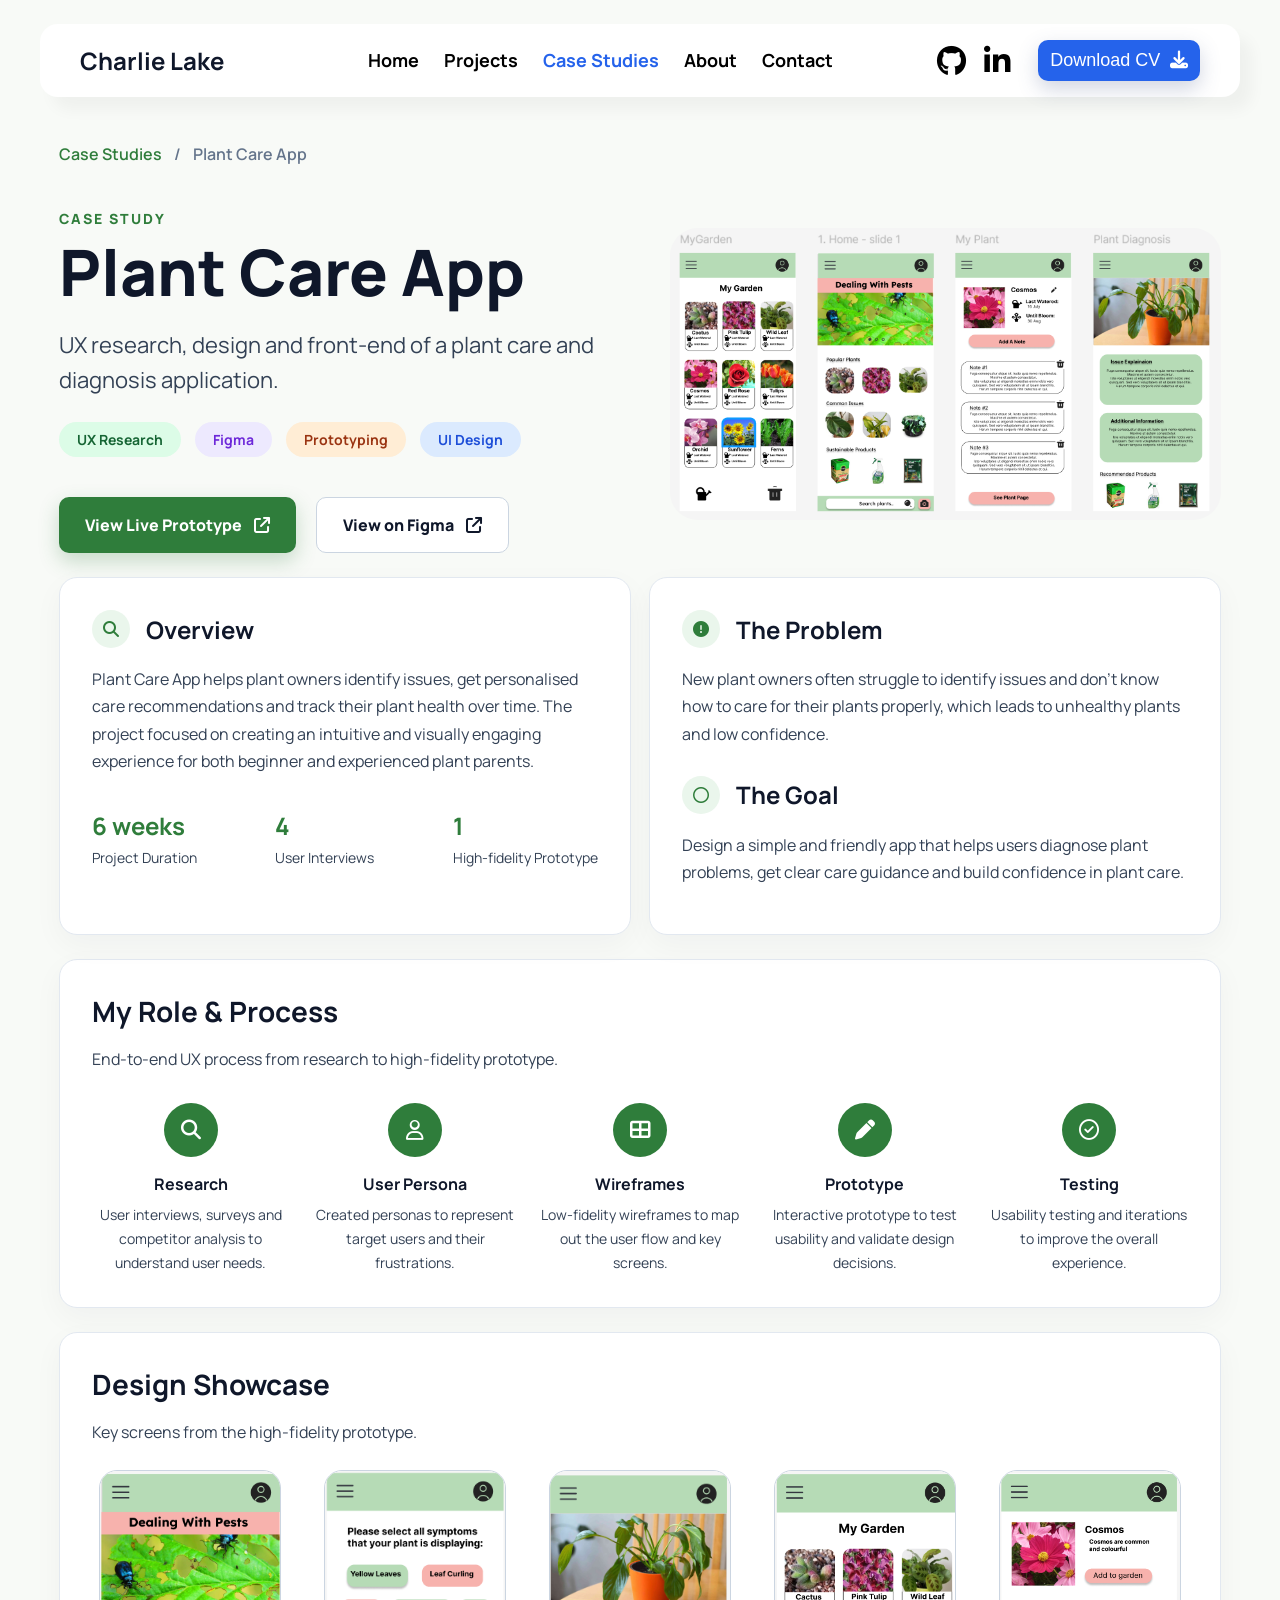
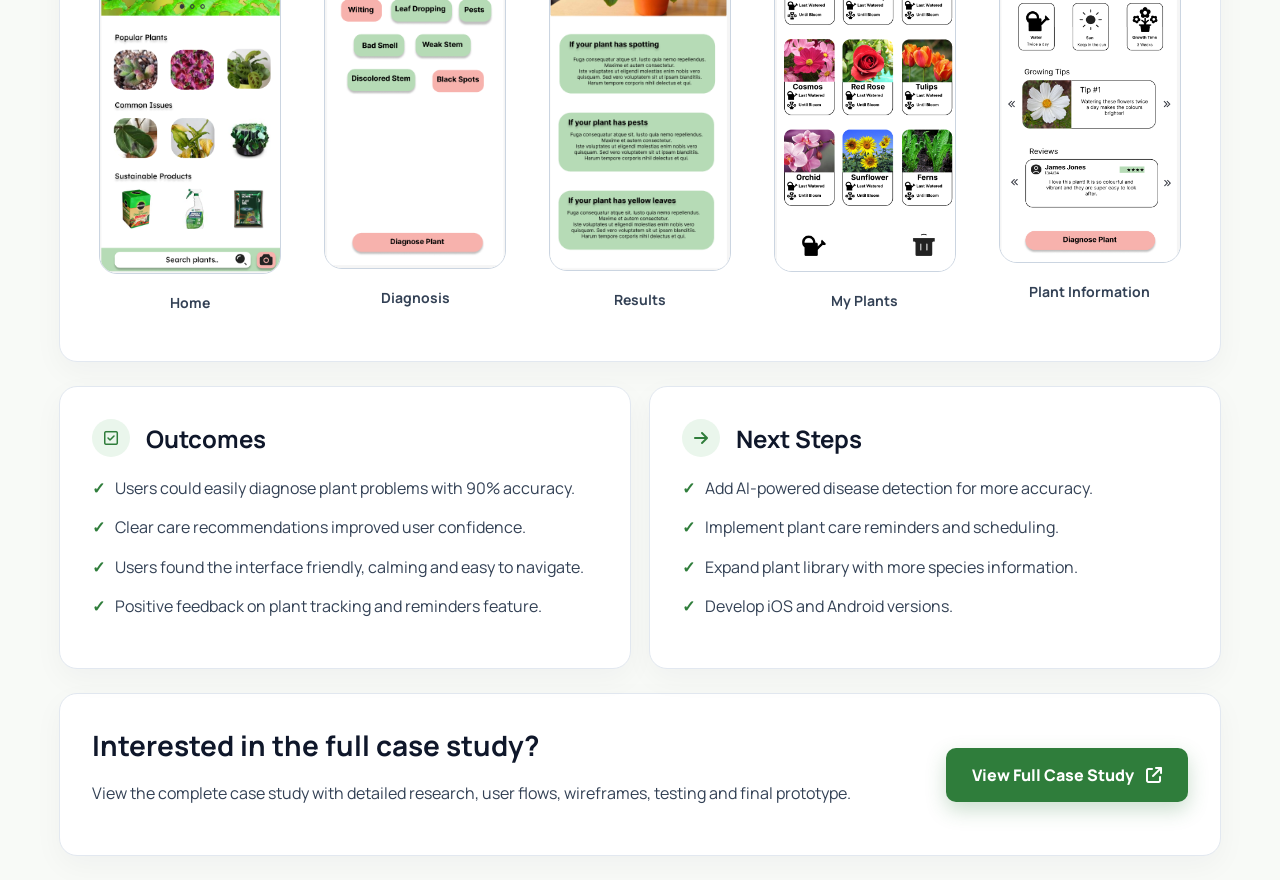
==== html/case-study.html @ 19c66f1d "case study pae built, needs linking" ====
<!DOCTYPE html>
<html>
<head>
    <meta charset="UTF-8">
    <title>Plant Care App Case Study</title>

    <link rel="stylesheet" href="../css/navigation.css">
    <link rel="stylesheet" href="../css/case-study.css">

    <link rel="preconnect" href="https://fonts.googleapis.com">
    <link rel="preconnect" href="https://fonts.gstatic.com" crossorigin>
    <link href="https://fonts.googleapis.com/css2?family=Manrope:wght@200..800&display=swap" rel="stylesheet">

    <link rel="stylesheet" href="https://cdnjs.cloudflare.com/ajax/libs/font-awesome/6.5.1/css/all.min.css">
</head>

<body>

<nav>
    <div class="nav-container">
        <h1 class="logo">Charlie Lake</h1>

        <ul class="nav-links">
            <li><a href="index.html">Home</a></li>
            <li><a href="#">Projects</a></li>
            <li><a href="#" class="active">Case Studies</a></li>
            <li><a href="#">About</a></li>
            <li><a href="#">Contact</a></li>
        </ul>

        <div class="nav-actions">
            <div class="social-icons">
                <a href="https://github.com/Charlie-River"><i class="fa-brands fa-github"></i></a>
                <a href="https://www.linkedin.com/in/charlielake03/"><i class="fa-brands fa-linkedin-in"></i></a>
            </div>

            <button class="btn-download">
                Download CV <i class="fa-solid fa-download"></i>
            </button>
        </div>
    </div>
</nav>

<main class="case-study-page">

    <section class="case-hero">
        <div class="breadcrumbs">
            <a href="#">Case Studies</a>
            <span>/</span>
            <p>Plant Care App</p>
        </div>

        <div class="hero-content">
            <div class="hero-text">
                <p class="section-label">CASE STUDY</p>
                <h1>Plant Care App</h1>
                <p class="hero-description">
                    UX research, design and front-end of a plant care and diagnosis application.
                </p>

                <ul class="case-tags">
                    <li>UX Research</li>
                    <li>Figma</li>
                    <li>Prototyping</li>
                    <li>UI Design</li>
                </ul>

                <div class="hero-buttons">
                    <a href="https://www.figma.com/proto/vjdymSvYvirmtt5K5aI9Qm/Garden-Guardian?node-id=2033-283&p=f&t=McQfhfmHH7Wx4Mmm-1&scaling=scale-down&content-scaling=fixed&page-id=2007%3A924&starting-point-node-id=2033%3A283" 
                    class="primary-btn">
                        View Live Prototype <i class="fa-solid fa-arrow-up-right-from-square"></i>
                    </a>

                    <a href="https://www.figma.com/design/vjdymSvYvirmtt5K5aI9Qm/Garden-Guardian?node-id=2007-924&t=zJzBM0w0AZmBI0Od-0" class="secondary-btn">
                        View on Figma <i class="fa-solid fa-arrow-up-right-from-square"></i>
                    </a>
                </div>
            </div>

            <div class="hero-image">
                <img src="../images/GardenGuardianCaseStudy.png" alt="Plant care app mockup">
            </div>
        </div>
    </section>

    <section class="info-grid">
        <div class="overview-card">
            <div class="card-title">
                <i class="fa-solid fa-magnifying-glass"></i>
                <h3>Overview</h3>
            </div>

            <p>
                Plant Care App helps plant owners identify issues, get personalised care
                recommendations and track their plant health over time. The project focused
                on creating an intuitive and visually engaging experience for both beginner
                and experienced plant parents.
            </p>

            <div class="stats">
                <div>
                    <h4>6 weeks</h4>
                    <p>Project Duration</p>
                </div>

                <div>
                    <h4>4</h4>
                    <p>User Interviews</p>
                </div>

                <div>
                    <h4>1</h4>
                    <p>High-fidelity Prototype</p>
                </div>
            </div>
        </div>

        <div class="problem-goal-card">
            <div class="mini-section">
                <div class="card-title">
                    <i class="fa-solid fa-circle-exclamation"></i>
                    <h3>The Problem</h3>
                </div>

                <p>
                    New plant owners often struggle to identify issues and don't know how to care
                    for their plants properly, which leads to unhealthy plants and low confidence.
                </p>
            </div>

            <div class="mini-section">
                <div class="card-title">
                    <i class="fa-regular fa-circle"></i>
                    <h3>The Goal</h3>
                </div>

                <p>
                    Design a simple and friendly app that helps users diagnose plant problems,
                    get clear care guidance and build confidence in plant care.
                </p>
            </div>
        </div>
    </section>

    <section class="process-section">
        <h2>My Role & Process</h2>
        <p>End-to-end UX process from research to high-fidelity prototype.</p>

        <div class="process-timeline">
            <div class="process-step">
                <i class="fa-solid fa-magnifying-glass"></i>
                <h4>Research</h4>
                <p>User interviews, surveys and competitor analysis to understand user needs.</p>
            </div>

            <div class="process-step">
                <i class="fa-regular fa-user"></i>
                <h4>User Persona</h4>
                <p>Created personas to represent target users and their frustrations.</p>
            </div>

            <div class="process-step">
                <i class="fa-solid fa-table-cells-large"></i>
                <h4>Wireframes</h4>
                <p>Low-fidelity wireframes to map out the user flow and key screens.</p>
            </div>

            <div class="process-step">
                <i class="fa-solid fa-pen"></i>
                <h4>Prototype</h4>
                <p>Interactive prototype to test usability and validate design decisions.</p>
            </div>

            <div class="process-step">
                <i class="fa-regular fa-circle-check"></i>
                <h4>Testing</h4>
                <p>Usability testing and iterations to improve the overall experience.</p>
            </div>
        </div>
    </section>

    <section class="showcase-section">
        <h2>Design Showcase</h2>
        <p>Key screens from the high-fidelity prototype.</p>

        <div class="screen-gallery">
            <div class="screen-card">
                <img src="../images/plant-home.png" alt="Home screen">
                <p>Home</p>
            </div>

            <div class="screen-card">
                <img src="../images/plant-diagnosis.png" alt="Diagnosis screen">
                <p>Diagnosis</p>
            </div>

            <div class="screen-card">
                <img src="../images/plant-results.png" alt="Results screen">
                <p>Results</p>
            </div>

            <div class="screen-card">
                <img src="../images/plant-garden.png" alt="My Plants Screen">
                <p>My Plants</p>
            </div>

            <div class="screen-card">
                <img src="../images/plant-plantinfo.png" alt="My plants screen">
                <p>Plant Information</p>
            </div>
        </div>
    </section>

    <section class="outcomes-grid">
        <div class="outcome-card">
            <div class="card-title">
                <i class="fa-regular fa-square-check"></i>
                <h3>Outcomes</h3>
            </div>

            <ul>
                <li>Users could easily diagnose plant problems with 90% accuracy.</li>
                <li>Clear care recommendations improved user confidence.</li>
                <li>Users found the interface friendly, calming and easy to navigate.</li>
                <li>Positive feedback on plant tracking and reminders feature.</li>
            </ul>
        </div>

        <div class="outcome-card">
            <div class="card-title">
                <i class="fa-solid fa-arrow-right"></i>
                <h3>Next Steps</h3>
            </div>

            <ul>
                <li>Add AI-powered disease detection for more accuracy.</li>
                <li>Implement plant care reminders and scheduling.</li>
                <li>Expand plant library with more species information.</li>
                <li>Develop iOS and Android versions.</li>
            </ul>
        </div>
    </section>

    <section class="cta-section">
        <div>
            <h2>Interested in the full case study?</h2>
            <p>View the complete case study with detailed research, user flows, wireframes, testing and final prototype.</p>
        </div>

        <a href="#" class="primary-btn">
            View Full Case Study <i class="fa-solid fa-arrow-up-right-from-square"></i>
        </a>
    </section>

</main>

</body>
</html>
---- css/navigation.css ----
body {
    background-color: antiquewhite;
    font-family: "Manrope", sans-serif;
}

nav {
    width: 95%;
    padding: 16px 0;
    margin: 0 2.5%;
}

.nav-container {
    background-color: #ffffff;
    max-width: 1400px;
    margin: 0 auto;
    padding: 0 40px;

    display: flex;
    align-items: center;
    justify-content: space-between;

    border-radius: 20px;
    box-shadow: 0 6;
    box-shadow: 12px 13px 15px 0px rgba(0, 0, 0, 0.04);
    border-radius: 18px;
}

.nav-links {
    display: flex;
    gap: 25px;
    list-style: none;
}

.nav-links a {
    text-decoration: none;
    font-size: 18px;
    color: black;
    font-weight: bold;
}

.nav-links a.active {
    color: #2563eb;
}

.nav-actions {
    display: flex;
    align-items: center;
    gap: 28px;
}

.social-icons {
    display: flex;
    gap: 18px;
}

.social-icons a {
    font-size: 30px;
    color: black;
}

.social-icons a:hover {
  color: #2563eb;
}

.btn-download {
    display: inline-flex;
    align-items: center;
    gap: 10px;
    padding: 10px 12px;

    border: none;
    border-radius: 10px;
    background-color: #2563eb;

    color: white;
    font-size: 18px;
    font-weight: 500;

    cursor: pointer;

    box-shadow: 0 8px 20px rgba(77, 91, 139, 0.25);
    transition: all 0.25s ease;
}

.btn-download:hover{
    transform: translateY(-2px);
    background-color: #1d4cb3;
    box-shadow: 0 12px 24px rgba(77, 91, 139, 0.35);
}
---- css/case-study.css ----
body {
    background-color: #f8faf7;
    font-family: "Manrope", sans-serif;
    color: #0f172a;
}

.case-study-page {
    width: 92%;
    max-width: 1400px;
    margin: 0 auto;
}

.case-hero,
.info-grid,
.process-section,
.showcase-section,
.outcomes-grid,
.cta-section {
    margin-bottom: 24px;
}

.breadcrumbs {
    display: flex;
    gap: 12px;
    align-items: center;
    margin: 30px 0;
    font-weight: 600;
}

.breadcrumbs a {
    color: #2f7d3b;
    text-decoration: none;
}

.breadcrumbs p,
.breadcrumbs span {
    color: #64748b;
    margin: 0;
}

.hero-content {
    display: flex;
    align-items: center;
    justify-content: space-between;
    gap: 60px;
}

.hero-text {
    flex: 1;
}

.section-label {
    margin-bottom: 12px;
    font-size: 14px;
    font-weight: 800;
    letter-spacing: 2px;
    color: #2f7d3b;
}

.hero-text h1 {
    margin: 0;
    font-size: 64px;
    line-height: 1;
    font-weight: 800;
}

.hero-description {
    max-width: 600px;
    margin: 24px 0;
    font-size: 22px;
    line-height: 1.6;
    color: #334155;
}

.case-tags {
    display: flex;
    flex-wrap: wrap;
    gap: 14px;
    list-style: none;
    padding: 0;
    margin: 0 0 40px;
}

.case-tags li {
    padding: 8px 18px;
    border-radius: 999px;
    font-size: 14px;
    font-weight: 700;
}

.case-tags li:nth-child(1) {
    background-color: #dcfce7;
    color: #166534;
}

.case-tags li:nth-child(2) {
    background-color: #ede9fe;
    color: #6d28d9;
}

.case-tags li:nth-child(3) {
    background-color: #ffedd5;
    color: #9a3412;
}

.case-tags li:nth-child(4) {
    background-color: #dbeafe;
    color: #1d4ed8;
}

.hero-buttons {
    display: flex;
    flex-wrap: wrap;
    gap: 20px;
}

.primary-btn,
.secondary-btn {
    display: inline-flex;
    align-items: center;
    gap: 12px;

    padding: 16px 26px;
    border-radius: 10px;

    text-decoration: none;
    font-weight: 800;
    transition: all 0.25s ease;
}

.primary-btn {
    background-color: #2f7d3b;
    color: white;
    box-shadow: 0 8px 20px rgba(47, 125, 59, 0.25);
}

.secondary-btn {
    background-color: white;
    color: #0f172a;
    border: 1px solid #cbd5e1;
}

.primary-btn:hover,
.secondary-btn:hover {
    transform: translateY(-2px);
}

.hero-image {
    flex: 1;
    display: flex;
    justify-content: center;
}

.hero-image img {
    width: 100%;
    max-width: 600px;
    border-radius: 28px;
}

.info-grid,
.outcomes-grid {
    display: grid;
    grid-template-columns: 1fr 1fr;
    gap: 18px;
}

.overview-card,
.problem-goal-card,
.process-section,
.showcase-section,
.outcome-card,
.cta-section {
    background-color: white;
    border: 1px solid #e2e8f0;
    border-radius: 18px;
    padding: 32px;
    box-shadow: 0 10px 30px rgba(15, 23, 42, 0.04);
}

.card-title {
    display: flex;
    align-items: center;
    gap: 16px;
    margin-bottom: 18px;
}

.card-title i {
    width: 38px;
    height: 38px;

    display: flex;
    align-items: center;
    justify-content: center;

    background-color: #eaf6ec;
    color: #2f7d3b;

    border-radius: 50%;
}

.card-title h3 {
    margin: 0;
    font-size: 24px;
}

.overview-card p,
.problem-goal-card p,
.process-section p,
.showcase-section p,
.outcome-card li,
.cta-section p {
    line-height: 1.7;
    color: #334155;
}

.stats {
    display: flex;
    justify-content: space-between;
    gap: 20px;
    margin-top: 34px;
}

.stats h4 {
    margin: 0;
    font-size: 24px;
    color: #2f7d3b;
}

.stats p {
    margin: 4px 0 0;
    font-size: 14px;
}

.mini-section:first-child {
    margin-bottom: 28px;
}

.process-section h2,
.showcase-section h2,
.cta-section h2 {
    margin: 0;
    font-size: 28px;
}

.process-timeline {
    display: flex;
    justify-content: space-between;
    gap: 26px;
    margin-top: 30px;
    text-align: center;
}

.process-step {
    flex: 1;
    position: relative;
}

.process-step i {
    width: 54px;
    height: 54px;

    display: inline-flex;
    align-items: center;
    justify-content: center;

    background-color: #2f7d3b;
    color: white;

    border-radius: 50%;
    font-size: 20px;
}

.process-step h4 {
    margin: 16px 0 8px;
}

.process-step p {
    font-size: 14px;
    margin: 0;
}

.screen-gallery {
    display: flex;
    justify-content: space-between;
    gap: 28px;
    margin-top: 24px;
}

.screen-card {
    flex: 1;
    text-align: center;
}

.screen-card img {
    width: 100%;
    max-width: 180px;
    border: 1px solid #cbd5e1;
    border-radius: 18px;
}

.screen-card p {
    margin-top: 12px;
    font-size: 14px;
    font-weight: 700;
}

.outcome-card ul {
    padding-left: 0;
    list-style: none;
}

.outcome-card li {
    margin-bottom: 12px;
}

.outcome-card li::before {
    content: "✓";
    margin-right: 10px;
    color: #2f7d3b;
    font-weight: 800;
}

.cta-section {
    display: flex;
    align-items: center;
    justify-content: space-between;
    gap: 30px;
}

@media (max-width: 1000px) {
    .hero-content,
    .cta-section {
        flex-direction: column;
        align-items: flex-start;
    }

    .info-grid,
    .outcomes-grid {
        grid-template-columns: 1fr;
    }

    .process-timeline,
    .screen-gallery {
        flex-wrap: wrap;
    }

    .process-step,
    .screen-card {
        flex: 1 1 220px;
    }

    .hero-text h1 {
        font-size: 46px;
    }
}
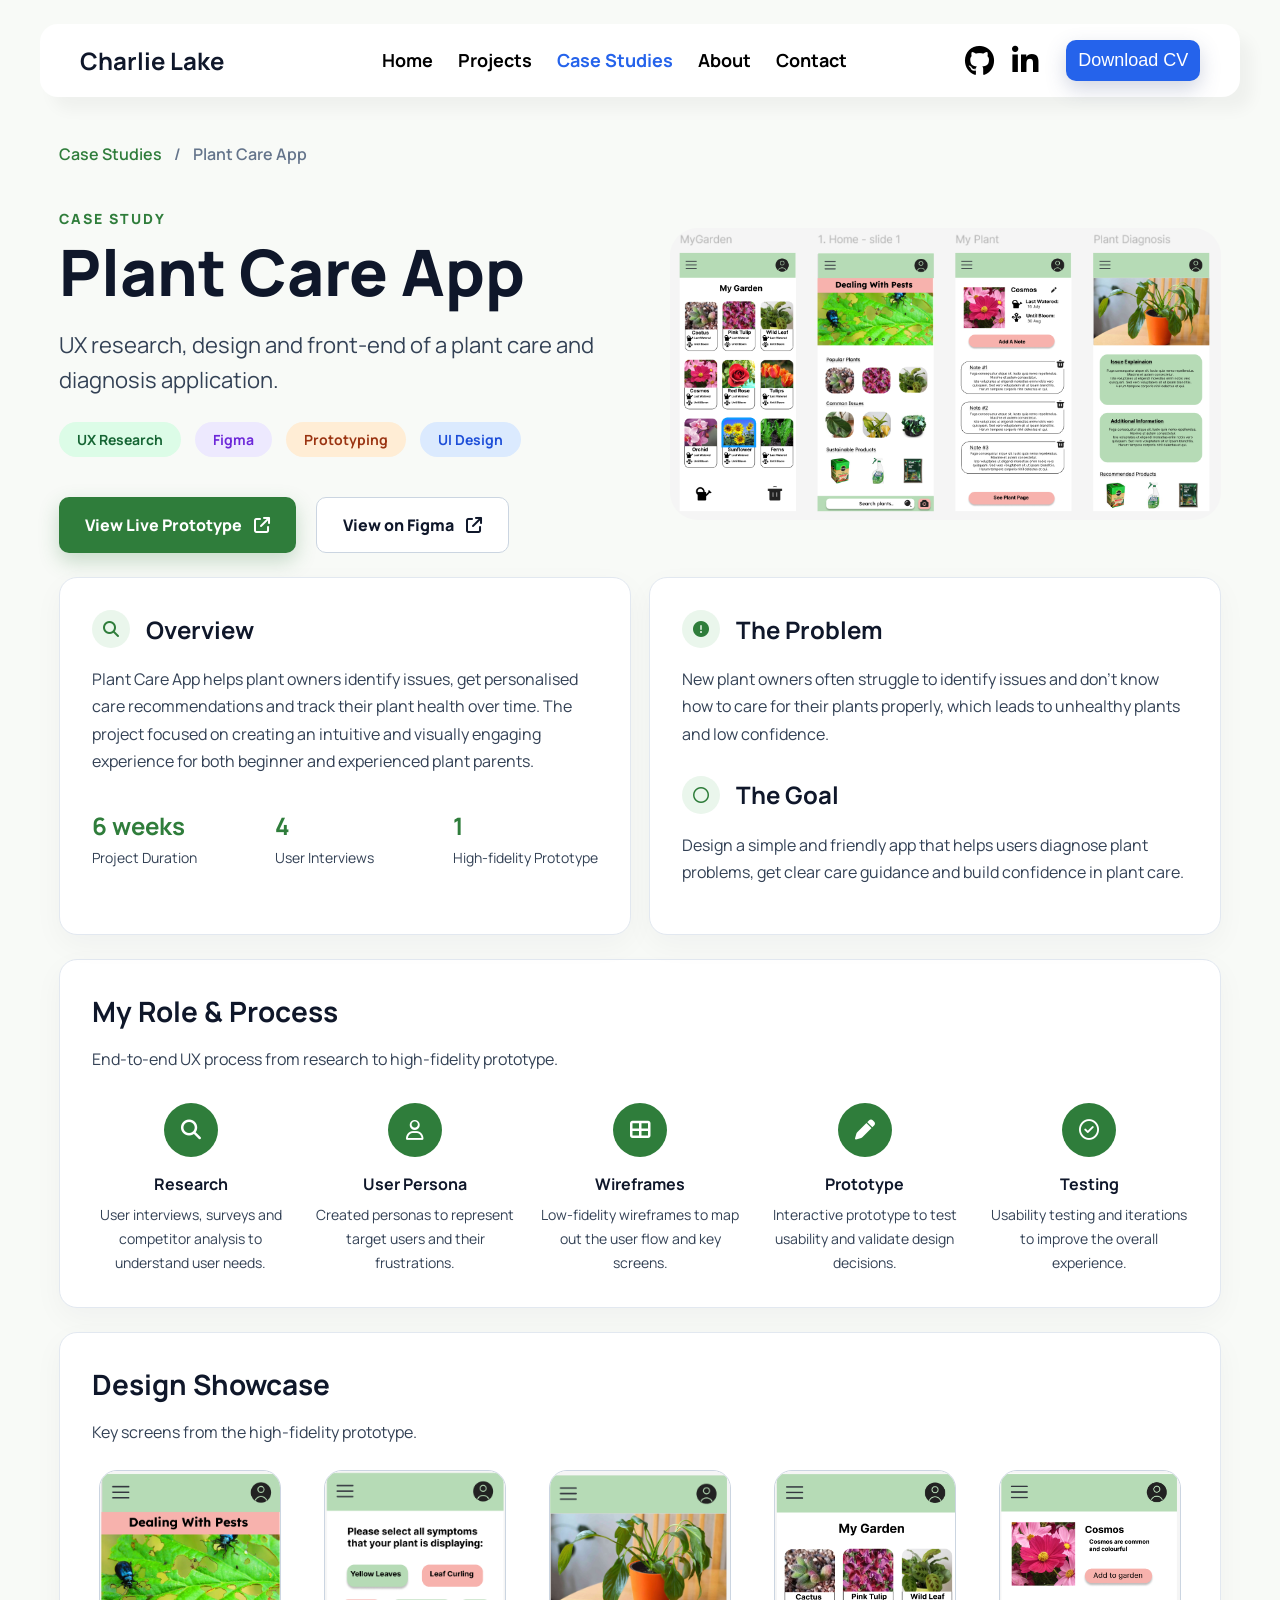
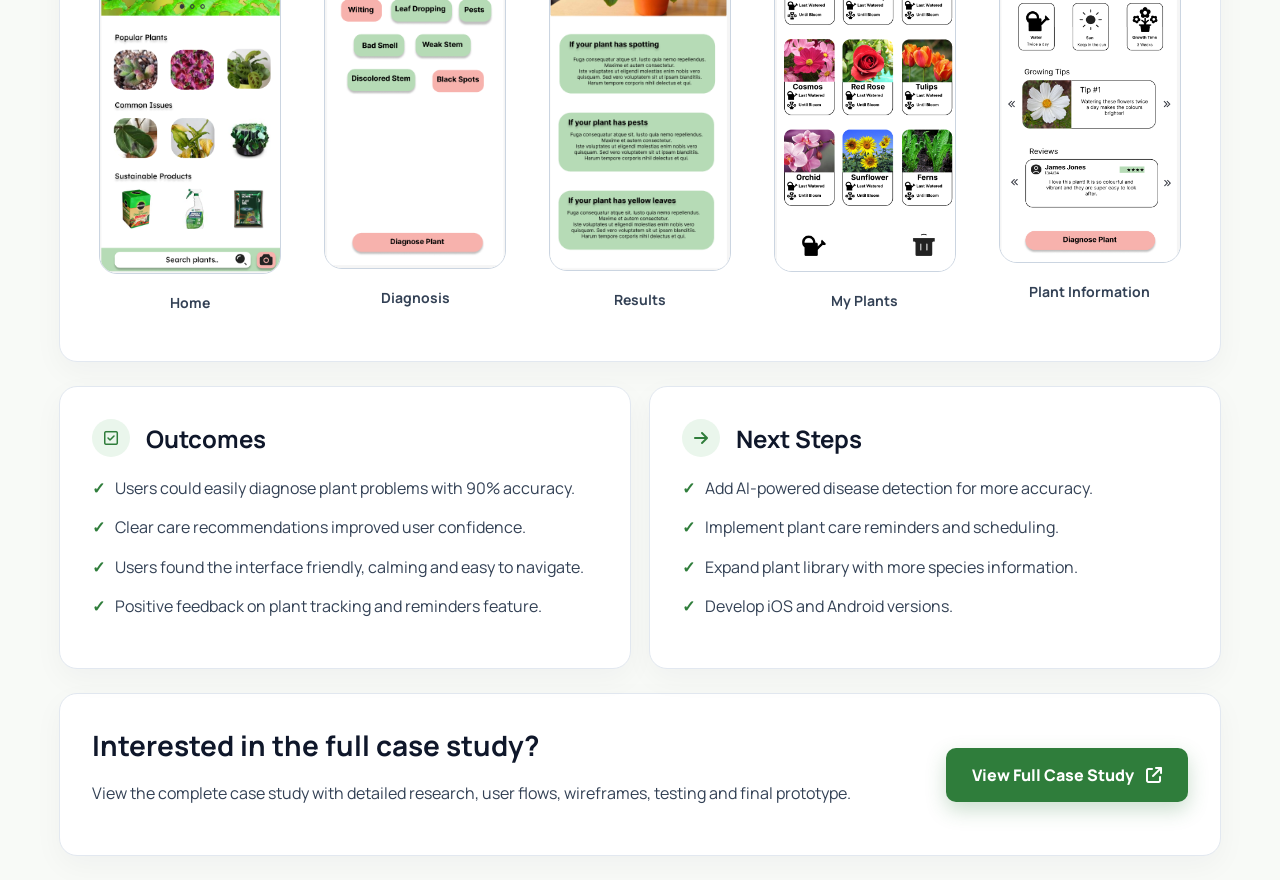
==== commit 638be772: "CSS in seaparate files, links updated, form linked to email" ====
--- a/html/case-study.html
+++ b/html/case-study.html
@@ -21,11 +21,13 @@
         <h1 class="logo">Charlie Lake</h1>
 
         <ul class="nav-links">
+            
             <li><a href="index.html">Home</a></li>
-            <li><a href="#">Projects</a></li>
-            <li><a href="#" class="active">Case Studies</a></li>
-            <li><a href="#">About</a></li>
-            <li><a href="#">Contact</a></li>
+            <li><a href="index.html#featured-work">Projects</a></li>
+            <li><a href="case-study.html" class="active">Case Studies</a></li>
+            <li><a href="index.html#about">About</a></li>
+            <li><a href="index.html#contact">Contact</a></li>
+
         </ul>
 
         <div class="nav-actions">
@@ -35,7 +37,7 @@
             </div>
 
             <button class="btn-download">
-                Download CV <i class="fa-solid fa-download"></i>
+                Download CV
             </button>
         </div>
     </div>
--- a/css/navigation.css
+++ b/css/navigation.css
@@ -1,7 +1,3 @@
-body {
-    background-color: antiquewhite;
-    font-family: "Manrope", sans-serif;
-}
 
 nav {
     width: 95%;
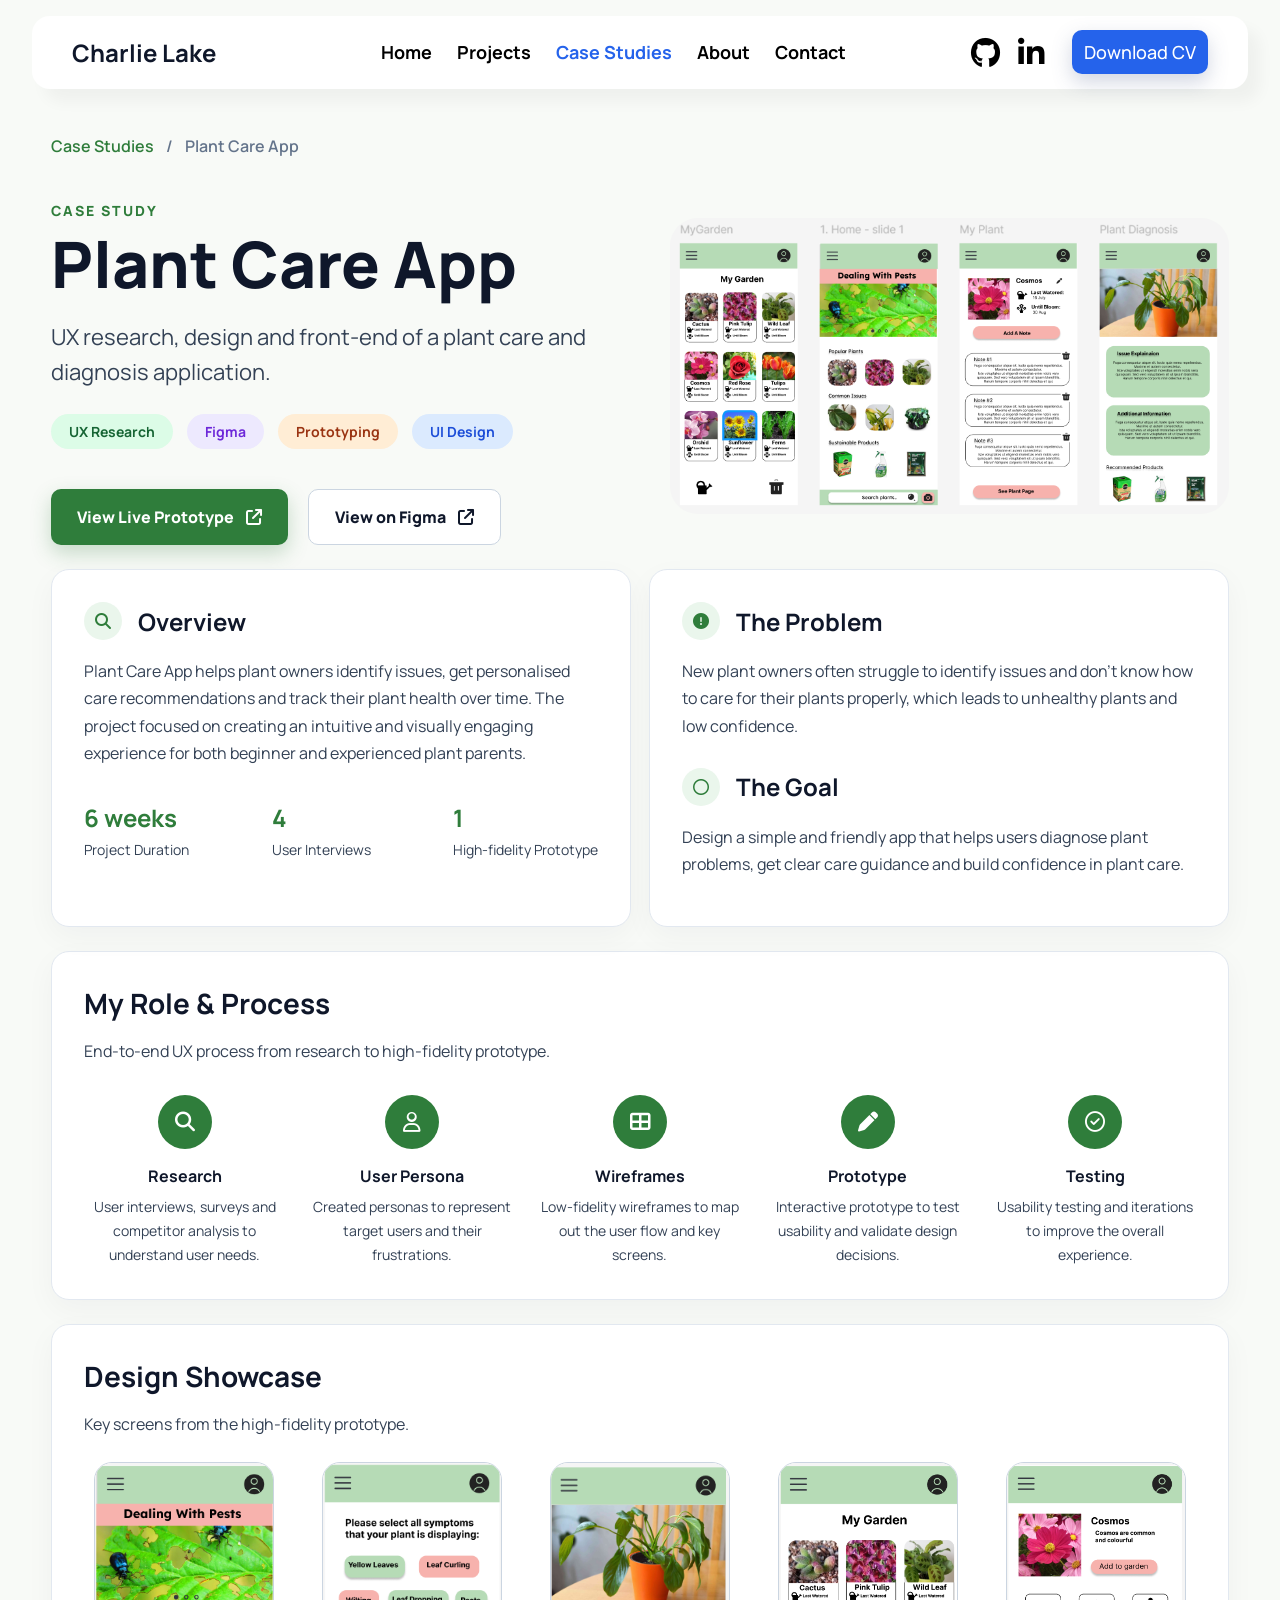
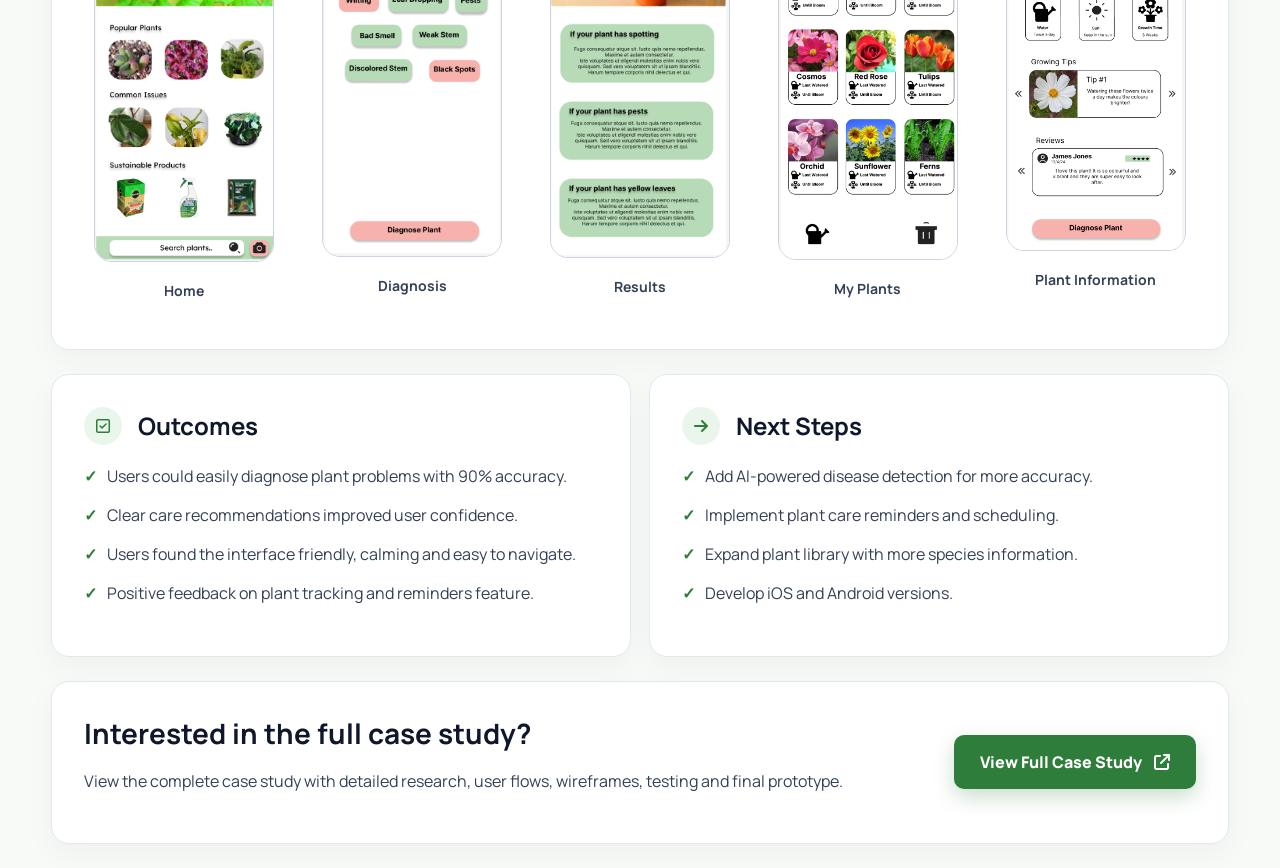
==== commit 84b2e364: "finished, just needs AcaTrack linked" ====
--- a/html/case-study.html
+++ b/html/case-study.html
@@ -5,6 +5,7 @@
     <title>Plant Care App Case Study</title>
 
     <link rel="stylesheet" href="../css/navigation.css">
+    <link rel="stylesheet" href="../css/global.css">
     <link rel="stylesheet" href="../css/case-study.css">
 
     <link rel="preconnect" href="https://fonts.googleapis.com">
@@ -36,9 +37,9 @@
                 <a href="https://www.linkedin.com/in/charlielake03/"><i class="fa-brands fa-linkedin-in"></i></a>
             </div>
 
-            <button class="btn-download">
+            <a href="../files/CharlieLakeCV.pdf" download class="btn-download">
                 Download CV
-            </button>
+            </a>
         </div>
     </div>
 </nav>
@@ -249,7 +250,7 @@
             <p>View the complete case study with detailed research, user flows, wireframes, testing and final prototype.</p>
         </div>
 
-        <a href="#" class="primary-btn">
+        <a href="../files/UX Design Certificate Portfolio.pdf" class="primary-btn">
             View Full Case Study <i class="fa-solid fa-arrow-up-right-from-square"></i>
         </a>
     </section>
--- a/css/global.css
+++ b/css/global.css
@@ -0,0 +1,83 @@
+* {
+    box-sizing: border-box;
+}
+
+html {
+    scroll-behavior: smooth;
+}
+
+body {
+    margin: 0;
+
+    background-color: #f8faf7;
+    color: #0f172a;
+
+    font-family: "Manrope", sans-serif;
+}
+
+a {
+    text-decoration: none;
+}
+
+.section-label {
+    margin-bottom: 12px;
+
+    font-size: 14px;
+    font-weight: 700;
+    letter-spacing: 3px;
+
+    color: #64748b;
+}
+
+.projects-title h3 {
+    margin: 0;
+
+    font-size: 40px;
+    font-weight: 800;
+    line-height: 1.1;
+}
+
+.tag {
+    padding: 6px 12px;
+
+    border-radius: 999px;
+
+    font-size: 14px;
+    font-weight: 700;
+}
+
+.tag-html {
+    background-color: #ffedd5;
+    color: #ea580c;
+}
+
+.tag-css,
+.tag-prototype {
+    background-color: #dbeafe;
+    color: #2563eb;
+}
+
+.tag-javascript {
+    background-color: #fef9c3;
+    color: #ca8a04;
+}
+
+.tag-php {
+    background-color: #ede9fe;
+    color: #7c3aed;
+}
+
+.tag-mysql {
+    background-color: #e0f2fe;
+    color: #0284c7;
+}
+
+.tag-figma {
+    background-color: #fce7f3;
+    color: #db2777;
+}
+
+.tag-chartjs {
+    background-color: #fee2e2;
+    color: #dc2626;
+}
